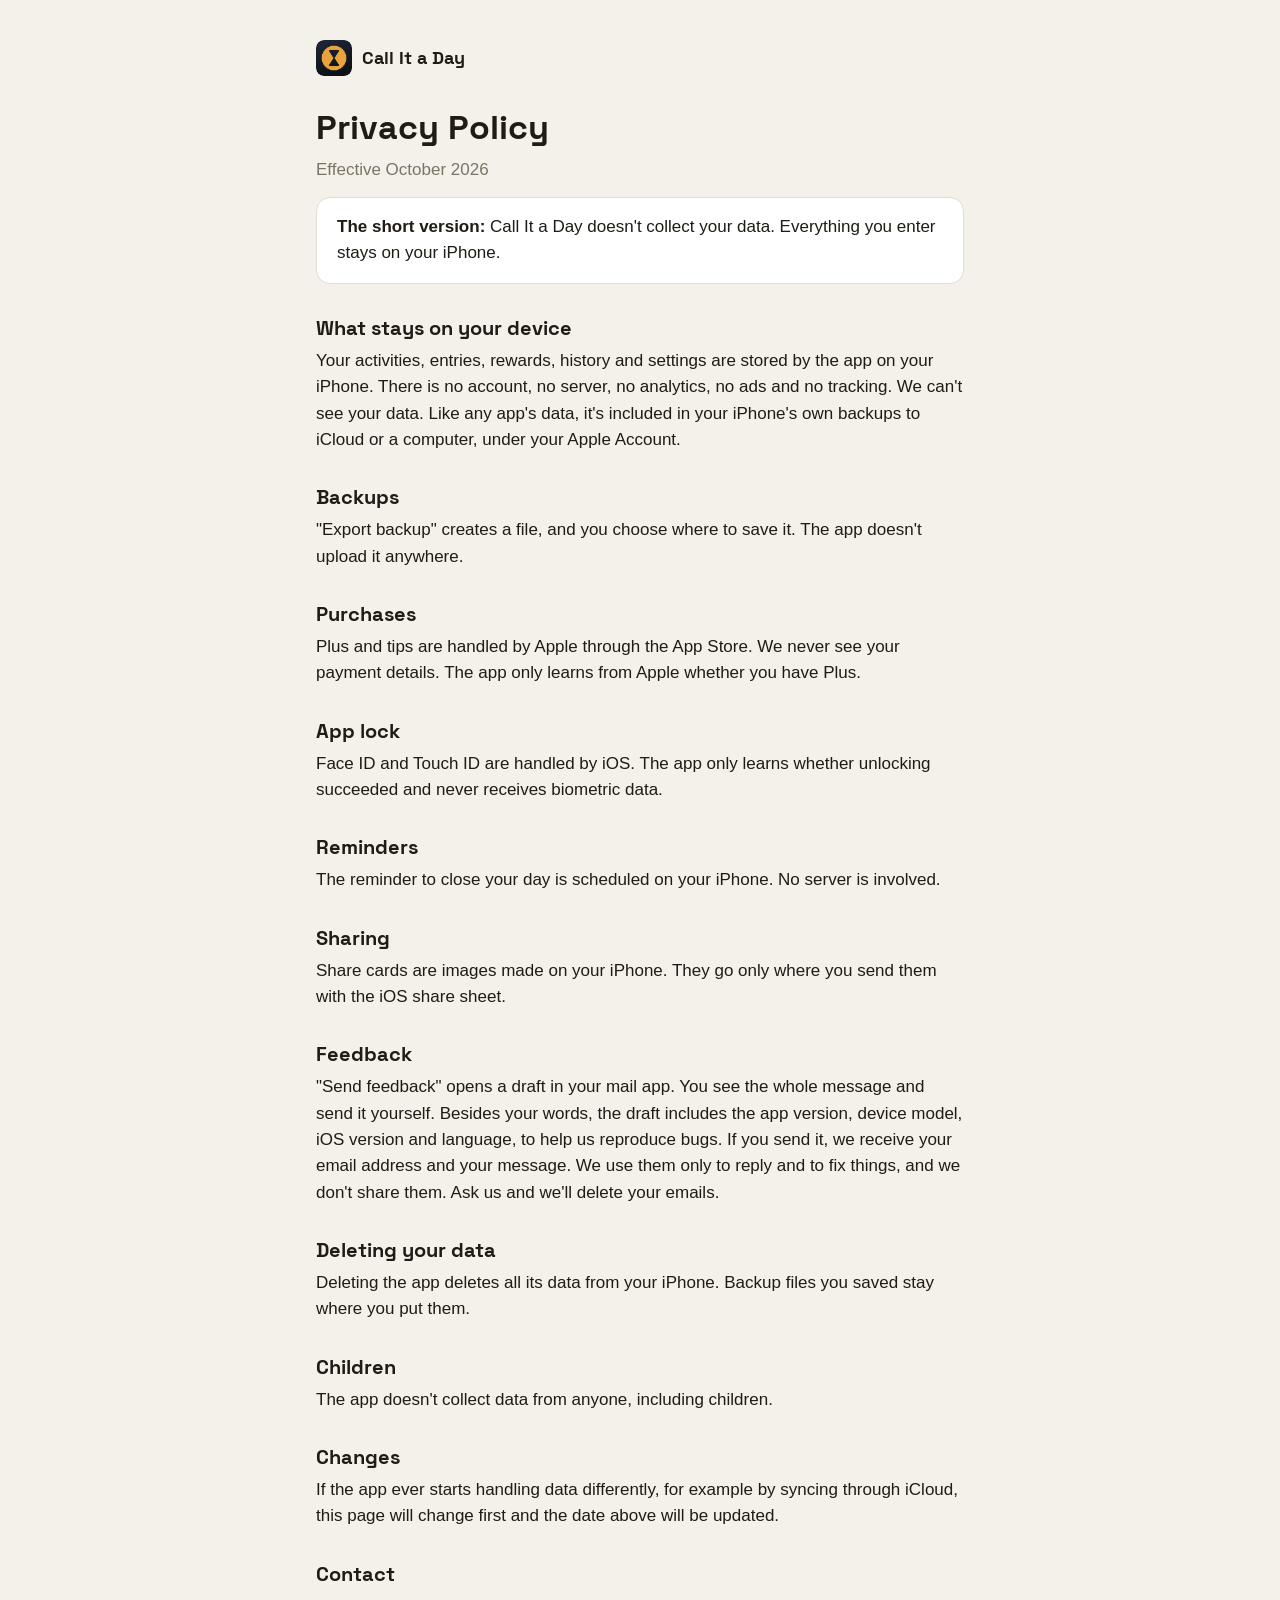
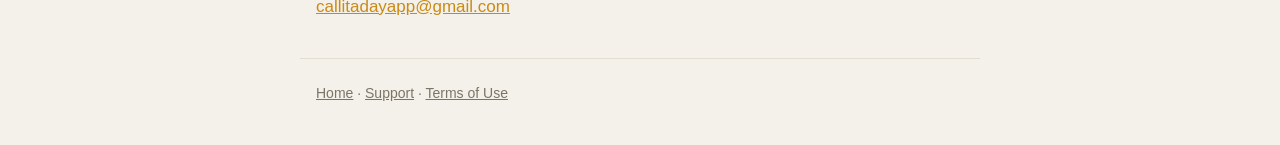
==== privacy/index.html @ abb4730e "Site: home, privacy policy, support Co-Authored-By: Claude Opus 5.5 <noreply@anthropic.com>" ====
<!doctype html>
<html lang="en">
<head>
<meta charset="utf-8">
<meta name="viewport" content="width=device-width, initial-scale=1">
<title>Privacy Policy · Call It a Day</title>
<link rel="icon" href="../assets/favicon.png">
<link rel="apple-touch-icon" href="../assets/apple-touch-icon.png">
<link rel="stylesheet" href="../assets/style.css">
</head>
<body>
<main>
  <a class="brand" href="../"><img src="../assets/icon.png" alt="">Call It a Day</a>

  <h1>Privacy Policy</h1>
  <p class="muted">Effective October 2026</p>

  <p class="card"><strong>The short version:</strong> Call It a Day doesn't collect your data. Everything you enter stays on your iPhone.</p>

  <h2>What stays on your device</h2>
  <p>Your activities, entries, rewards, history and settings are stored by the app on your iPhone. There is no account, no server, no analytics, no ads and no tracking. We can't see your data. Like any app's data, it's included in your iPhone's own backups to iCloud or a computer, under your Apple Account.</p>

  <h2>Backups</h2>
  <p>"Export backup" creates a file, and you choose where to save it. The app doesn't upload it anywhere.</p>

  <h2>Purchases</h2>
  <p>Plus and tips are handled by Apple through the App Store. We never see your payment details. The app only learns from Apple whether you have Plus.</p>

  <h2>App lock</h2>
  <p>Face ID and Touch ID are handled by iOS. The app only learns whether unlocking succeeded and never receives biometric data.</p>

  <h2>Reminders</h2>
  <p>The reminder to close your day is scheduled on your iPhone. No server is involved.</p>

  <h2>Sharing</h2>
  <p>Share cards are images made on your iPhone. They go only where you send them with the iOS share sheet.</p>

  <h2>Feedback</h2>
  <p>"Send feedback" opens a draft in your mail app. You see the whole message and send it yourself. Besides your words, the draft includes the app version, device model, iOS version and language, to help us reproduce bugs. If you send it, we receive your email address and your message. We use them only to reply and to fix things, and we don't share them. Ask us and we'll delete your emails.</p>

  <h2>Deleting your data</h2>
  <p>Deleting the app deletes all its data from your iPhone. Backup files you saved stay where you put them.</p>

  <h2>Children</h2>
  <p>The app doesn't collect data from anyone, including children.</p>

  <h2>Changes</h2>
  <p>If the app ever starts handling data differently, for example by syncing through iCloud, this page will change first and the date above will be updated.</p>

  <h2>Contact</h2>
  <p><a href="mailto:callitadayapp@gmail.com">callitadayapp@gmail.com</a></p>
</main>
<footer>
  <a href="../">Home</a> · <a href="../support/">Support</a> · <a href="https://www.apple.com/legal/internet-services/itunes/dev/stdeula/">Terms of Use</a>
</footer>
</body>
</html>
---- assets/style.css ----
/* Цвета — палитры приложения: ThemePalettes.swift, `light` и `game`. */
@font-face {
  font-family: "Space Grotesk";
  src: url("fonts/SpaceGrotesk-Bold.ttf") format("truetype");
  font-weight: 700;
  font-display: swap;
}

:root {
  color-scheme: light dark;
  --bg: #F4F1EA;
  --card: #FFFFFF;
  --border: #E3DDD1;
  --text: #1F1B15;
  --text-2: #7C7466;
  --accent: #C98A16;
}

@media (prefers-color-scheme: dark) {
  :root {
    --bg: #0F1218;
    --card: #171C26;
    --border: #232B3A;
    --text: #EDF0F6;
    --text-2: #8A93A6;
    --accent: #E8A33D;
  }
}

* { box-sizing: border-box; }

body {
  margin: 0;
  background: var(--bg);
  color: var(--text);
  font: 17px/1.55 -apple-system, BlinkMacSystemFont, "Segoe UI", Roboto, sans-serif;
  -webkit-text-size-adjust: 100%;
}

main {
  max-width: 680px;
  margin: 0 auto;
  padding: 40px 16px 24px;
}

h1, h2, .brand {
  font-family: "Space Grotesk", -apple-system, sans-serif;
  font-weight: 700;
  line-height: 1.2;
}

h1 { font-size: 34px; margin: 0 0 8px; }
h2 { font-size: 20px; margin: 32px 0 8px; }
p, ul { margin: 0 0 14px; }
ul { padding-left: 20px; }
li { margin-bottom: 8px; }

a { color: var(--accent); }

.muted { color: var(--text-2); }

/* Шапка внутренних страниц: иконка и имя ведут на главную. */
.brand {
  display: inline-flex;
  align-items: center;
  gap: 10px;
  margin-bottom: 32px;
  color: var(--text);
  text-decoration: none;
  font-size: 18px;
}
.brand img { width: 36px; height: 36px; border-radius: 8px; }

/* Главная. */
.hero { text-align: center; }
.hero img { width: 112px; height: 112px; border-radius: 25px; }
.hero .tagline { font-size: 20px; color: var(--text-2); margin-bottom: 20px; }
.soon {
  display: inline-block;
  padding: 8px 16px;
  border: 1px solid var(--border);
  border-radius: 999px;
  background: var(--card);
  color: var(--text-2);
  font-size: 15px;
}

.shots {
  display: grid;
  grid-template-columns: repeat(4, 1fr);
  gap: 12px;
  margin: 32px 0;
}
.shots img {
  width: 100%;
  height: auto;
  border-radius: 12px;
  border: 1px solid var(--border);
}
@media (max-width: 600px) {
  .shots { grid-template-columns: repeat(2, 1fr); }
}

.card {
  background: var(--card);
  border: 1px solid var(--border);
  border-radius: 14px;
  padding: 16px 20px;
}

footer {
  max-width: 680px;
  margin: 0 auto;
  padding: 24px 16px 40px;
  border-top: 1px solid var(--border);
  color: var(--text-2);
  font-size: 14px;
}
footer a { color: var(--text-2); }
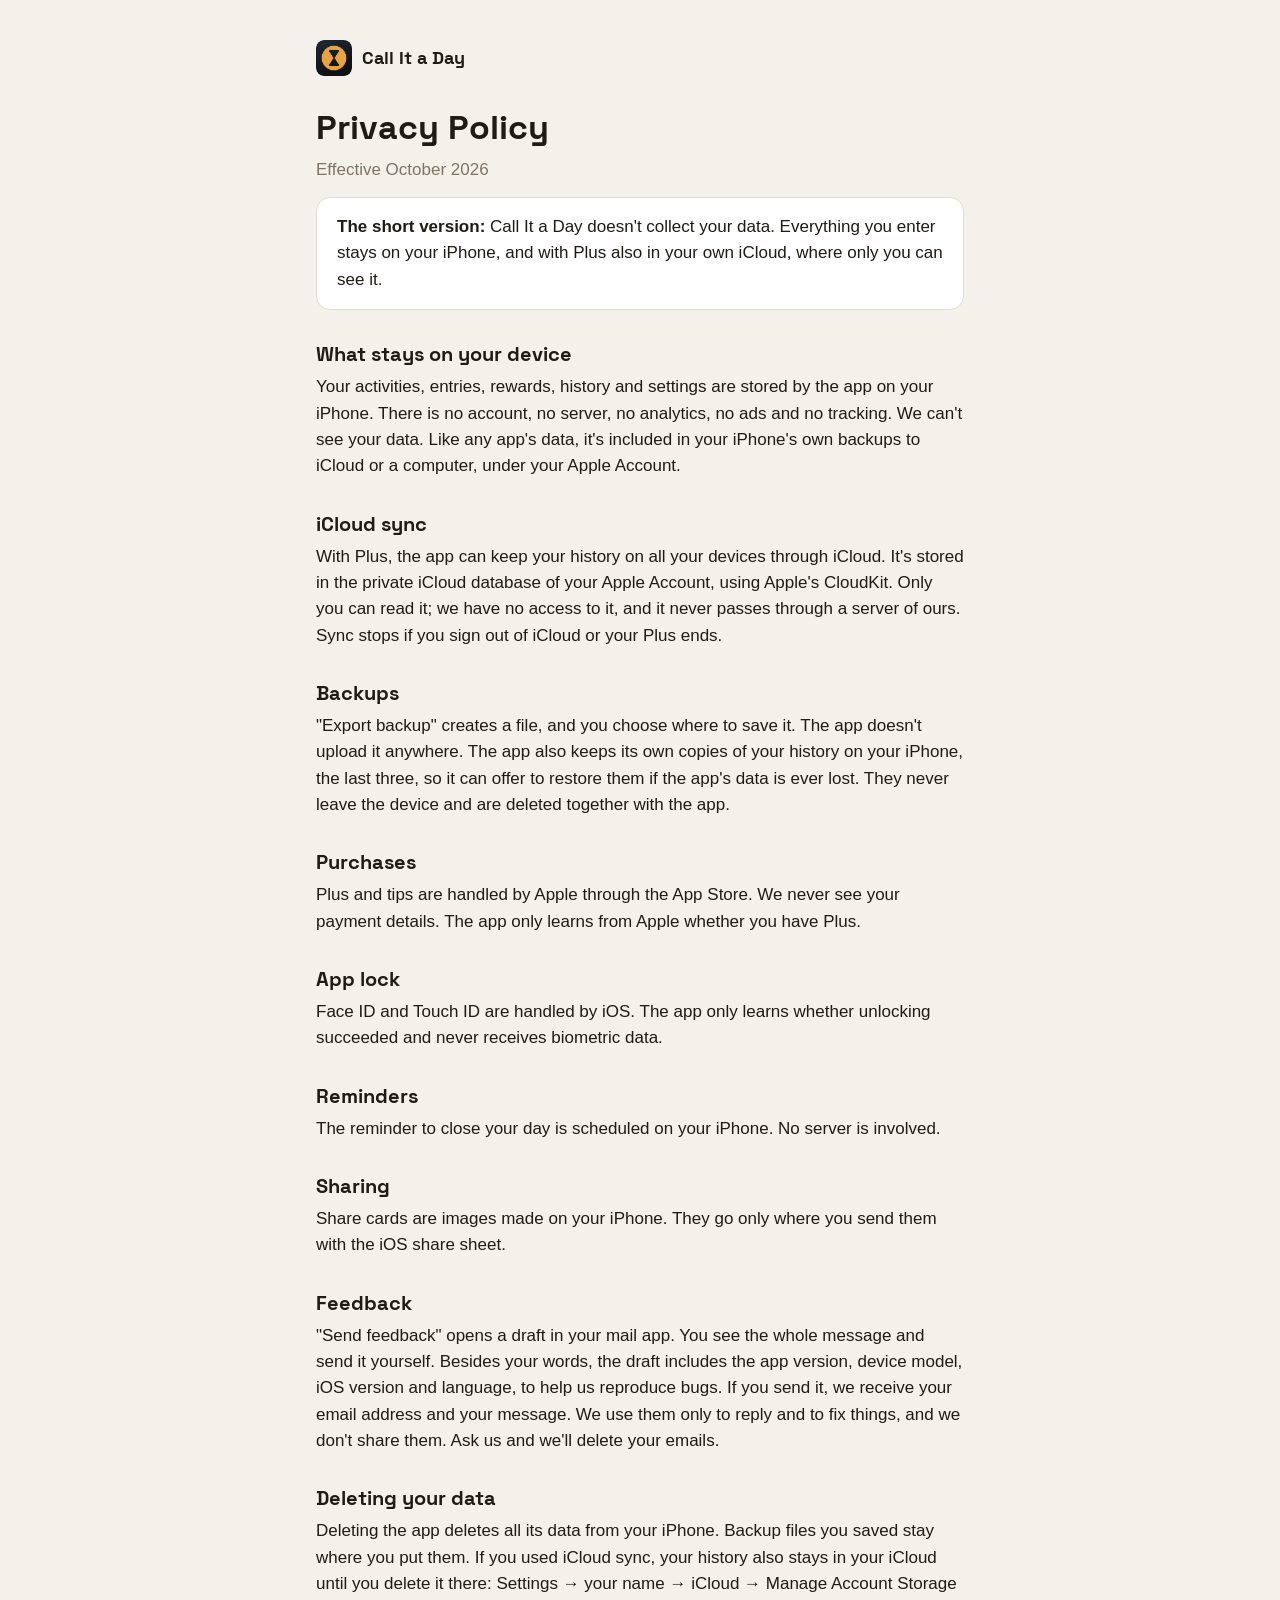
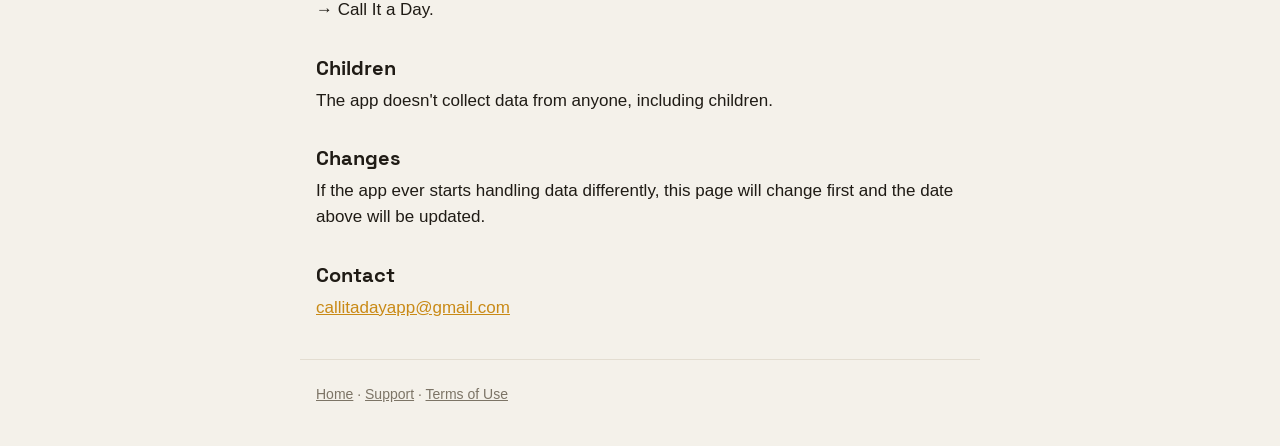
==== commit 83d702b0: "Privacy policy: iCloud sync, on-device copies, deleting data from iCloud" ====
--- a/privacy/index.html
+++ b/privacy/index.html
@@ -15,13 +15,16 @@
   <h1>Privacy Policy</h1>
   <p class="muted">Effective October 2026</p>
 
-  <p class="card"><strong>The short version:</strong> Call It a Day doesn't collect your data. Everything you enter stays on your iPhone.</p>
+  <p class="card"><strong>The short version:</strong> Call It a Day doesn't collect your data. Everything you enter stays on your iPhone, and with Plus also in your own iCloud, where only you can see it.</p>
 
   <h2>What stays on your device</h2>
   <p>Your activities, entries, rewards, history and settings are stored by the app on your iPhone. There is no account, no server, no analytics, no ads and no tracking. We can't see your data. Like any app's data, it's included in your iPhone's own backups to iCloud or a computer, under your Apple Account.</p>
 
+  <h2>iCloud sync</h2>
+  <p>With Plus, the app can keep your history on all your devices through iCloud. It's stored in the private iCloud database of your Apple Account, using Apple's CloudKit. Only you can read it; we have no access to it, and it never passes through a server of ours. Sync stops if you sign out of iCloud or your Plus ends.</p>
+
   <h2>Backups</h2>
-  <p>"Export backup" creates a file, and you choose where to save it. The app doesn't upload it anywhere.</p>
+  <p>"Export backup" creates a file, and you choose where to save it. The app doesn't upload it anywhere. The app also keeps its own copies of your history on your iPhone, the last three, so it can offer to restore them if the app's data is ever lost. They never leave the device and are deleted together with the app.</p>
 
   <h2>Purchases</h2>
   <p>Plus and tips are handled by Apple through the App Store. We never see your payment details. The app only learns from Apple whether you have Plus.</p>
@@ -39,13 +42,13 @@
   <p>"Send feedback" opens a draft in your mail app. You see the whole message and send it yourself. Besides your words, the draft includes the app version, device model, iOS version and language, to help us reproduce bugs. If you send it, we receive your email address and your message. We use them only to reply and to fix things, and we don't share them. Ask us and we'll delete your emails.</p>
 
   <h2>Deleting your data</h2>
-  <p>Deleting the app deletes all its data from your iPhone. Backup files you saved stay where you put them.</p>
+  <p>Deleting the app deletes all its data from your iPhone. Backup files you saved stay where you put them. If you used iCloud sync, your history also stays in your iCloud until you delete it there: Settings → your name → iCloud → Manage Account Storage → Call It a Day.</p>
 
   <h2>Children</h2>
   <p>The app doesn't collect data from anyone, including children.</p>
 
   <h2>Changes</h2>
-  <p>If the app ever starts handling data differently, for example by syncing through iCloud, this page will change first and the date above will be updated.</p>
+  <p>If the app ever starts handling data differently, this page will change first and the date above will be updated.</p>
 
   <h2>Contact</h2>
   <p><a href="mailto:callitadayapp@gmail.com">callitadayapp@gmail.com</a></p>
